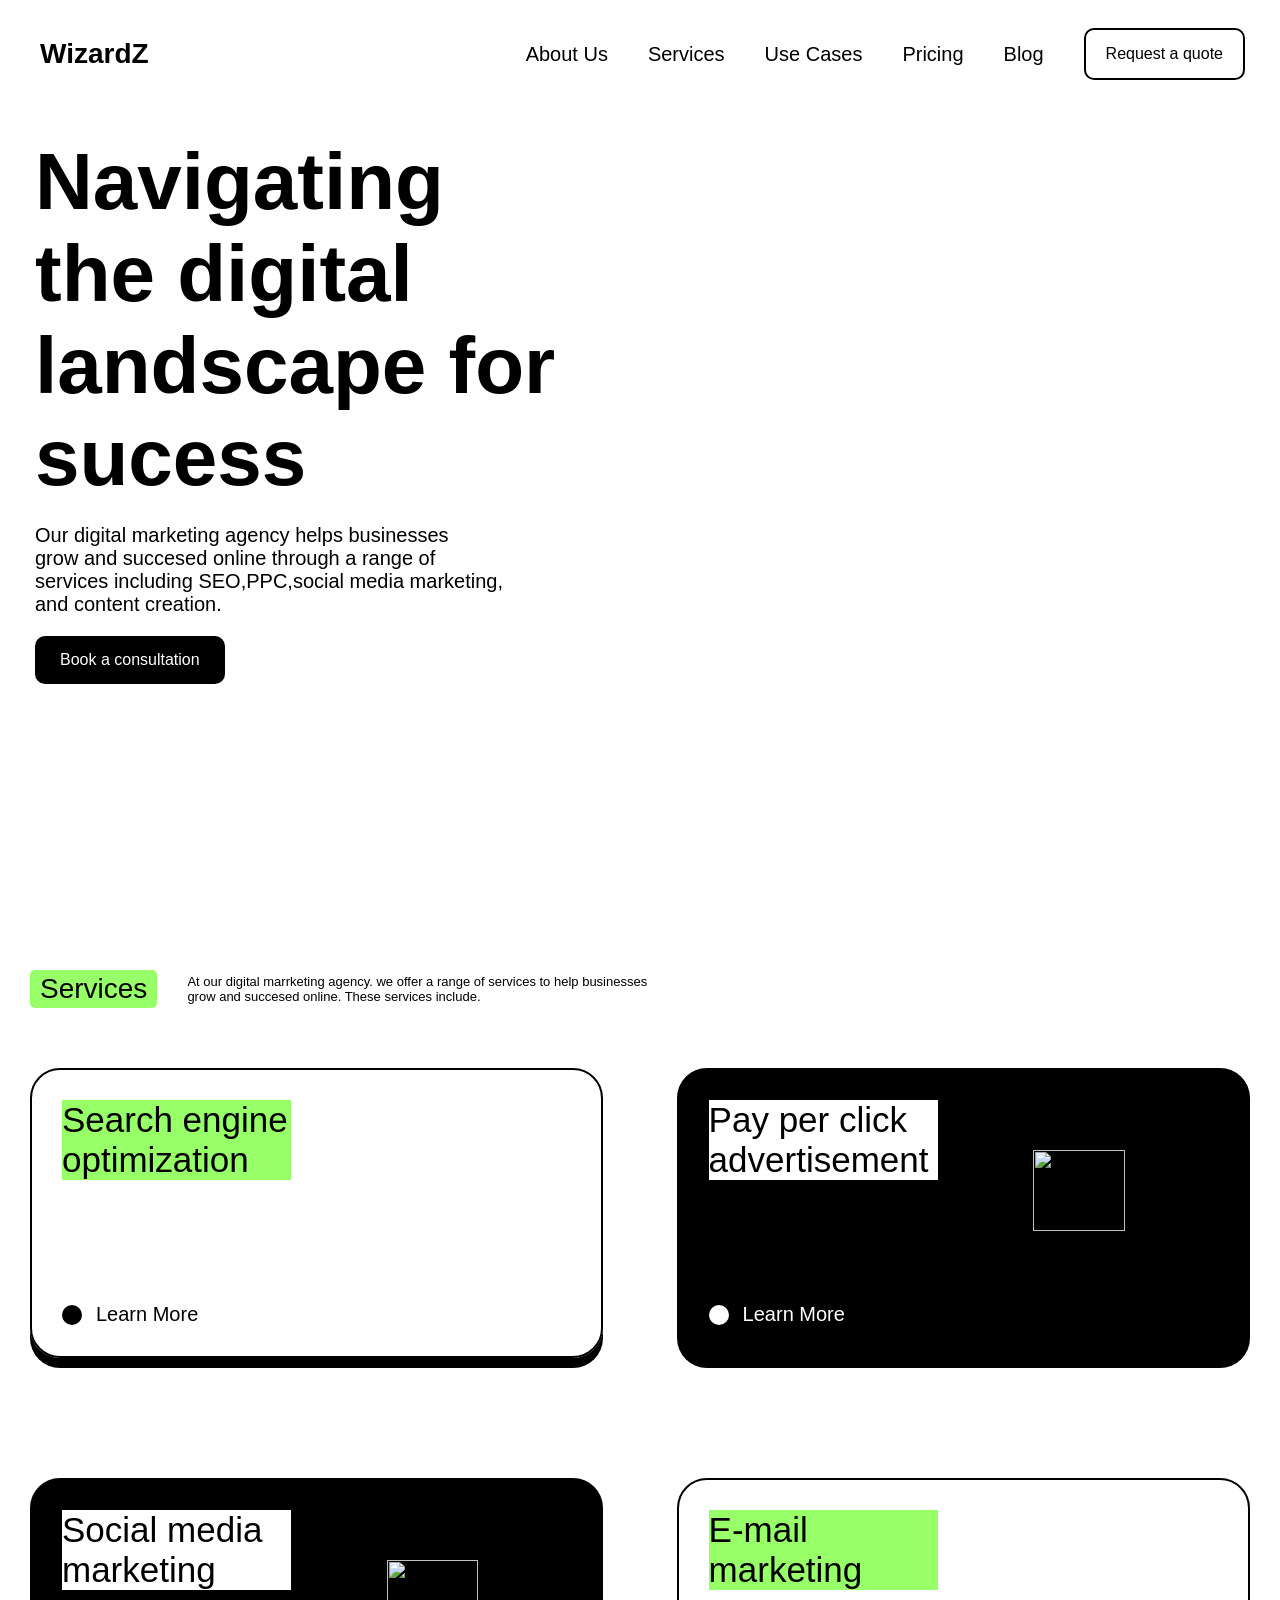
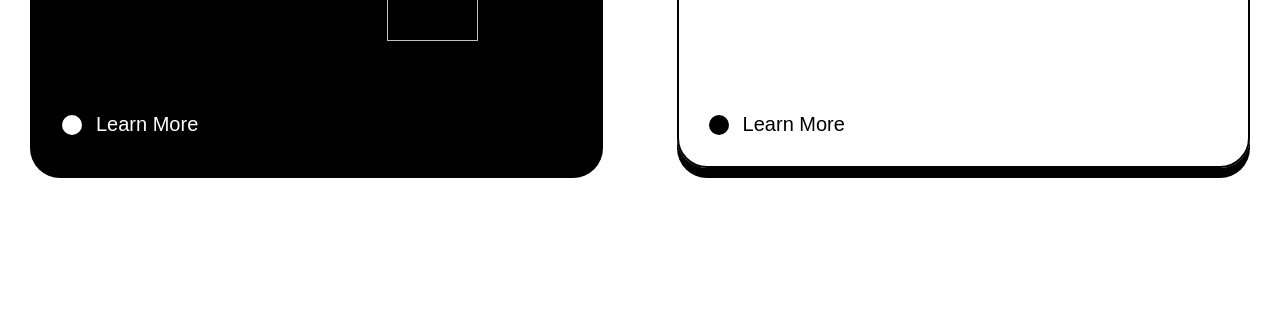
==== Project 1/index.html @ 1f96daa6 "Structure Completed" ====
<!DOCTYPE html>
<html lang="en">
  <head>
    <meta charset="UTF-8" />
    <meta name="viewport" content="width=device-width, initial-scale=1.0" />
    <title>Document</title>
    <link
      href="https://cdn.jsdelivr.net/npm/remixicon@4.7.0/fonts/remixicon.css"
      rel="stylesheet"
    />
    <link rel="stylesheet" href="style.css" />
  </head>
  <body>
    <section class="section1">
      <nav>
        <h1><i class="ri-shining-2-fill"></i>WizardZ</h1>
        <div class="part2">
          <h4>About Us</h4>
          <h4>Services</h4>
          <h4>Use Cases</h4>
          <h4>Pricing</h4>
          <h4>Blog</h4>
          <button>Request a quote</button>
        </div>
      </nav>

      <div class="center">
        <div class="center-part1">
          <h1>Navigating the digital landscape for sucess</h1>
          <p>
            Our digital marketing agency helps businesses <br />
            grow and succesed online through a range of <br />
            services including SEO,PPC,social media marketing, <br />
            and content creation.
          </p>
          <button>Book a consultation</button>
        </div>
        <div class="center-part2">
          <img
            src="https://img.freepik.com/premium-vector/marketing-illustration_878233-772.jpg?w=1480"
            alt=""
          />
        </div>
      </div>

      <div class="section1bottom">
        <img
          src="https://imgs.search.brave.com/4nh84a8hUi4zDHuP2OUwDFvxLtvtGexLS5_hqUNtQ3I/rs:fit:860:0:0:0/g:ce/aHR0cHM6Ly9jZG4u/ZnJlZWJpZXN1cHBs/eS5jb20vaW1hZ2Vz/L2xhcmdlLzJ4L2Ft/YXpvbi1sb2dvLXRy/YW5zcGFyZW50LnBu/Zw"
          alt=""
        />
        <img
          src="https://imgs.search.brave.com/7g2W12L-QGtrMhCoN6Kc4v49iTnX2VEmnbCiJxn_27k/rs:fit:860:0:0:0/g:ce/aHR0cHM6Ly93d3cu/ZnJlZXBuZ2xvZ29z/LmNvbS91cGxvYWRz/L2xvZ28tcGludGVy/ZXN0LXRleHQtcG5n/LTMyLnBuZw"
          alt=""
        />
        <img
          src="https://imgs.search.brave.com/yfBmdn0DyoJv44KYch5AXOsOuxPxISlKZeihhBOTXog/rs:fit:860:0:0:0/g:ce/aHR0cHM6Ly9hc3Nl/dHMuc3RpY2twbmcu/Y29tL2ltYWdlcy81/ODQyYTYyOWE2NTE1/YjFlMGFkNzVhZmEu/cG5n"
          alt=""
        />
        <img
          src="https://imgs.search.brave.com/FPk5LOhqwpRMYrbuIwoH73DnCI2_SyvPKRNNkj3tqAk/rs:fit:860:0:0:0/g:ce/aHR0cHM6Ly9sb2dv/ZG93bmxvYWQub3Jn/L3dwLWNvbnRlbnQv/dXBsb2Fkcy8yMDIw/LzA5L3RpbmRlci1s/b2dvLnBuZw"
          alt=""
        />
        <img
          src="https://imgs.search.brave.com/vmEOMLNOASqxrWIJTWtEXzqMH-_Et7fpbsTJgdHgCQw/rs:fit:860:0:0:0/g:ce/aHR0cHM6Ly9jZG4u/ZnJlZWJpZXN1cHBs/eS5jb20vbG9nb3Mv/bGFyZ2UvMngvbmV0/ZmxpeC0yLWxvZ28t/cG5nLXRyYW5zcGFy/ZW50LnBuZw"
          alt=""
        />
        <img
          src="https://imgs.search.brave.com/1cKTQZO35Plve-FqEEAqdcJAaIgI-pvjnTJi384O8l4/rs:fit:860:0:0:0/g:ce/aHR0cHM6Ly93d3cu/cG5nYXJ0cy5jb20v/ZmlsZXMvNy9ab29t/LUxvZ28tUE5HLVRy/YW5zcGFyZW50LUlt/YWdlLnBuZw"
          alt=""
        />
      </div>
    </section>
    <section class="section2">
      <div class="services">
        <h3>Services</h3>
        <p>
          At our digital marrketing agency. we offer a range of services to help
          businesses grow and succesed online. These services include.
        </p>
      </div>
      <div class="container">
        <div class="elem line1 left">
          <div class="elem-part1">
            <h2>Search engine optimization</h2>
            <h4><i class="ri-arrow-right-up-line"></i>Learn More</h4>
          </div>
          <div class="elem-part2">
            <img
              src="https://cdni.iconscout.com/illustration/premium/thumb/internet-search-illustration-download-in-svg-png-gif-file-formats--find-explore-magnifying-glass-tokyo-pack-seo-web-illustrations-2006567.png"
              alt=""
            />
          </div>
        </div>
        <div class="elem black line1 right">
          <div class="elem-part1">
            <h2>Pay per click advertisement</h2>
            <h4><i class="ri-arrow-right-up-line"></i>Learn More</h4>
          </div>
          <div class="elem-part2">
            <img
              src="https://printify.com/wp-content/uploads/2024/08/Integrations-Choose.svg"
              alt=""
            />
          </div>
        </div>
        <div class="elem black line2 left">
          <div class="elem-part1">
            <h2>Social media marketing</h2>
            <h4><i class="ri-arrow-right-up-line"></i>Learn More</h4>
          </div>
          <div class="elem-part2">
            <img
              src="https://miro.medium.com/v2/resize:fill:320:214/1*iCvBB2OrDbtKRbnjhwVOuQ.png"
              alt=""
            />
          </div>
        </div>
        <div class="elem line2 right">
          <div class="elem-part1">
            <h2>E-mail marketing</h2>
            <h4><i class="ri-arrow-right-up-line"></i>Learn More</h4>
          </div>
          <div class="elem-part2">
            <img
              src="https://cdn.prod.website-files.com/641e13d1f088cb33b49a8c6e/641e13d1f088cbb7429a8ccb_Contact.svg"
              alt=""
            />
          </div>
        </div>
      </div>
    </section>

    <script src="script.js"></script>
  </body>
</html>
---- Project 1/style.css ----
* {
  margin: 0;
  padding: 0;
  box-sizing: border-box;
  font-family: sans-serif;
}

html,
body {
  height: 100%;
  width: 100%;
}

section {
  height: 100%;
  width: 100%;
  position: relative;
}
nav {
  display: flex;
  align-items: center;
  justify-content: space-between;
  padding: 28px 35px;
}

.part2 {
  display: flex;
  align-items: center;
  justify-content: center;
  gap: 40px;
}

nav h1 {
  font-size: 28px;
  display: flex;
  align-items: center;
}
nav h1 i {
  rotate: 45deg;
  display: inline-block;
  margin-right: 5px;
  font-size: 38px;
}
nav h4 {
  font-size: 20px;
  font-weight: 500;
}

nav button {
  padding: 15px 20px;
  font-size: 16px;
  border-radius: 10px;
  border: 2px solid black;
  background-color: white;
}

.center {
  height: 80%;
  width: 100%;
  display: flex;
  padding: 28px 35px;
}

.center-part1 {
  height: 100%;
  width: 45%;
}

.center-part1 h1 {
  font-size: 80px;
}

.center-part1 p {
  font-size: 20px;
  padding: 20px 0;
}

.center-part1 button {
  padding: 15px 25px;
  border-radius: 10px;
  font-size: 16px;
  background-color: black;
  color: white;
  border: none;
}

.center-part2 {
  height: 100%;
  width: 55%;
  position: relative;
}

.center-part2 img {
  height: 100%;
  position: absolute;
  right: 5%;
}

.section1bottom {
  display: flex;
  align-items: center;
  justify-content: space-between;
  padding: 20px 30px;
}

.section1bottom img {
  height: 40px;
}

.section2 .services {
  padding: 20px 30px;
  display: flex;
  align-items: center;
  justify-content: flex-start;
  gap: 30px;
  margin-top: 50px;
}

.services h3 {
  background-color: #97ff67;
  font-weight: 500;
  padding: 3px 10px 3px 10px;
  border-radius: 5px;
  font-size: 28px;
}

.services p {
  width: 40%;
  font-size: 13px;
  font-weight: 500;
}

.container {
  height: 100%;
  width: 100%;
  padding: 40px 30px;
  display: flex;
  justify-content: space-between;
  flex-wrap: wrap;
}

.elem {
  flex-shrink: 0;
  height: 290px;
  width: 47%;
  padding: 30px;
  border: 2px solid black;
  border-radius: 30px;
  box-shadow: 0px 10px 0px black;
  display: flex;
  position: relative;
}

.elem-part1 {
  height: 100%;
  width: 50%;
  display: flex;
  align-items: flex-start;
  justify-content: space-between;
  flex-direction: column;
}

.elem-part2 {
  height: 100%;
  width: 50%;
}

.elem-part2 img {
  height: 100%;
}

.elem-part1 h2 {
  font-size: 35px;
  font-weight: 500;
  width: 90%;
  background-color: #97ff67;
}

.elem-part1 h4 {
  display: flex;
  align-items: center;
  font-size: 20px;
  font-weight: 500;
  gap: 14px;
}

.elem-part1 h4 i {
  background-color: black;
  color: white;
  border-radius: 50%;
  padding: 10px;
  font-weight: 900;
}

.black {
  background-color: black;
}

.black h2 {
  background-color: white;
  color: black;
}
.black h4 {
  color: white;
}
.black h4 i {
  background-color: white;
  color: black;
}

.black img {
  height: 60%;
  width: 60%;
  object-fit: cover;

  margin-left: 70px;
  margin-top: 50px;
}

.line2 img {
  height: 60%;
  object-fit: cover;
  margin-top: 50px;
}
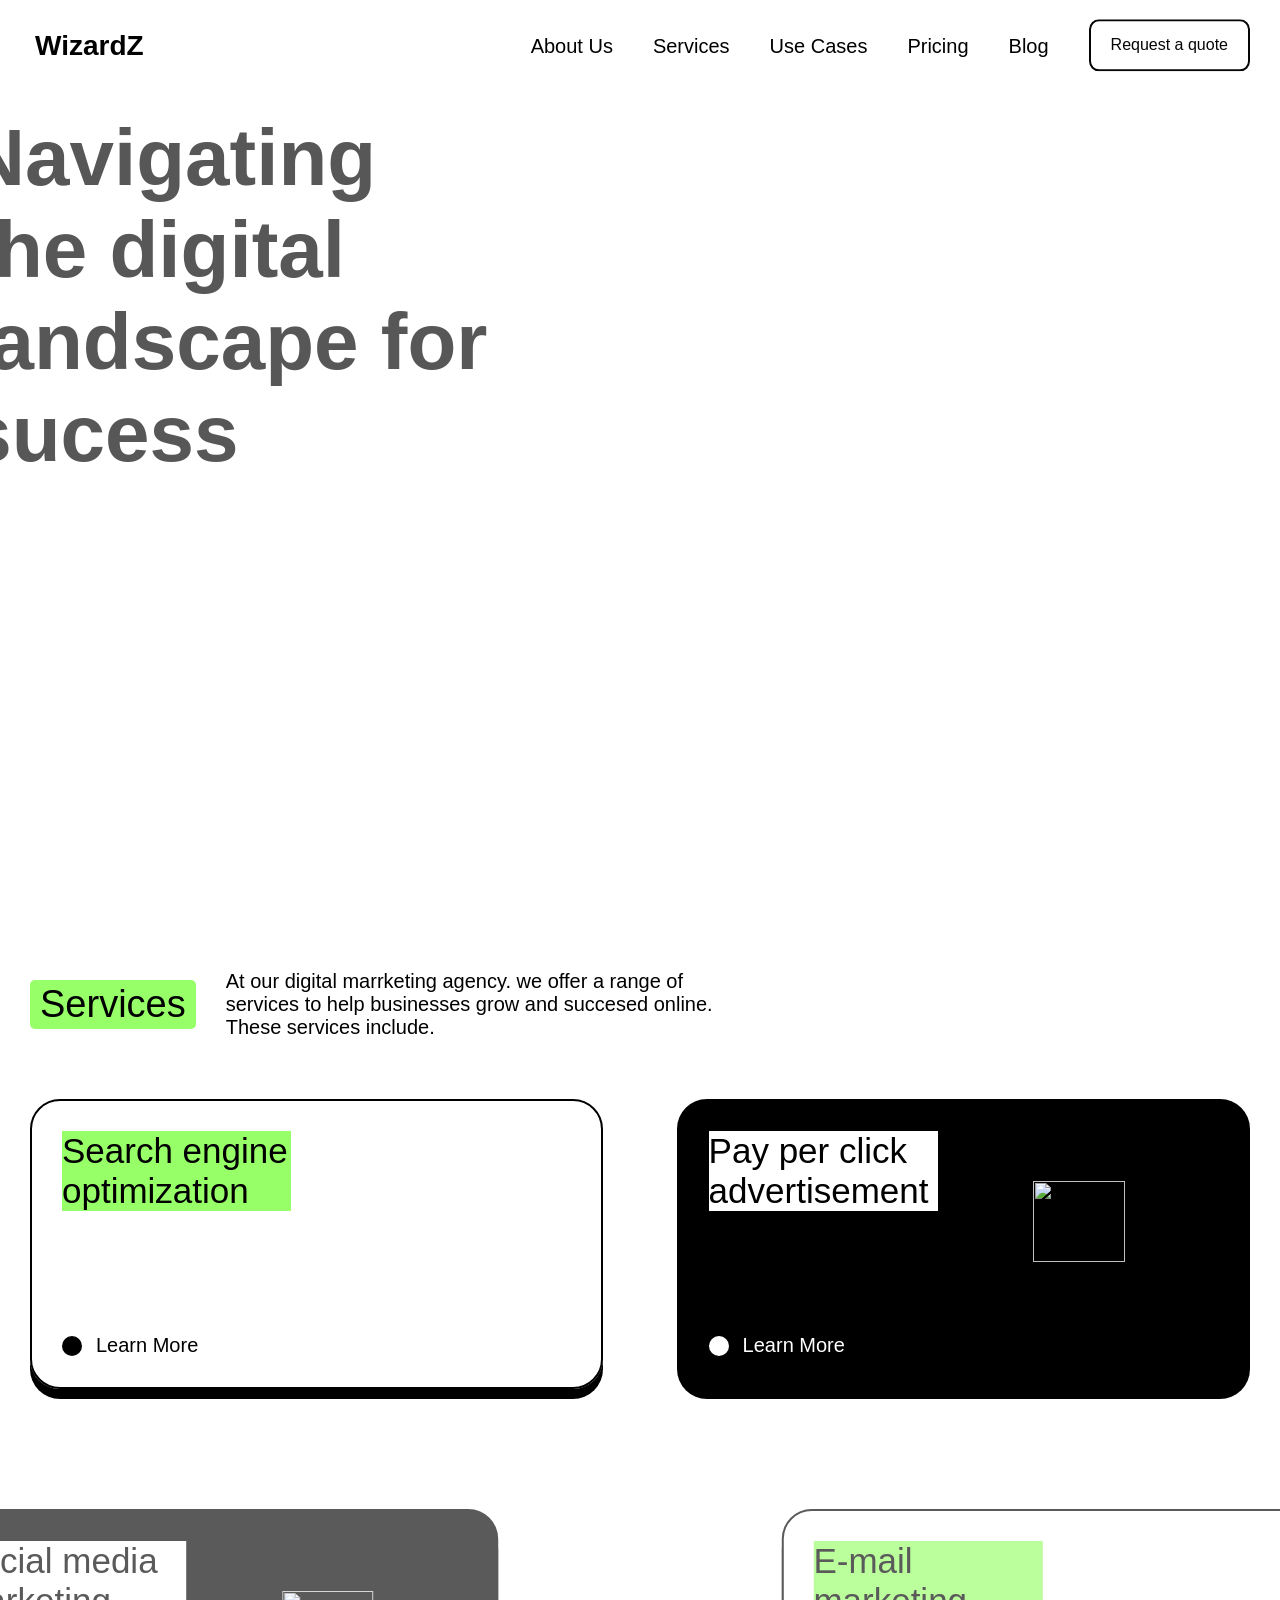
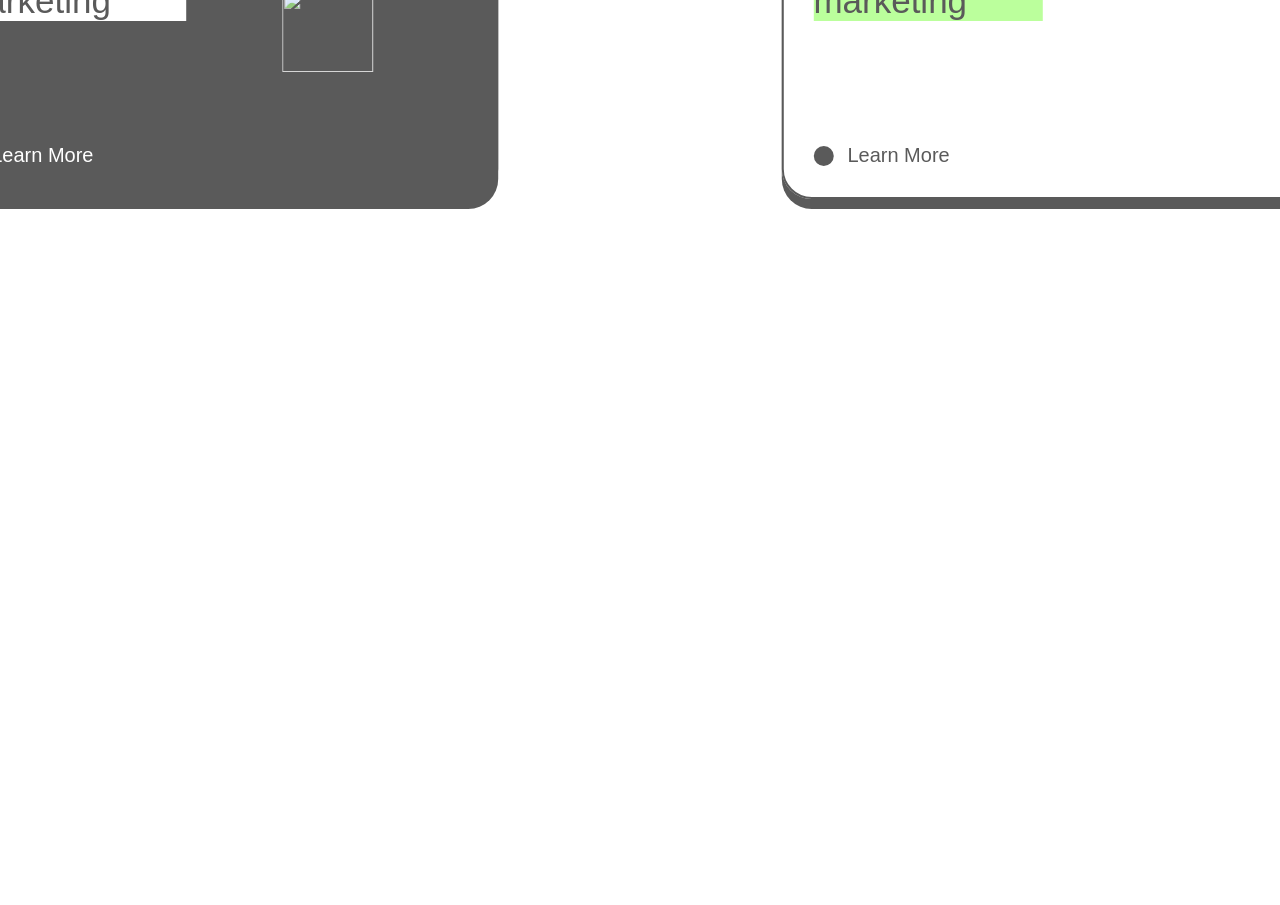
==== commit fb320879: "Animation Completed" ====
--- a/Project 1/index.html
+++ b/Project 1/index.html
@@ -130,6 +130,41 @@
       </div>
     </section>
 
+    <section class="section3">
+      <div class="textContainer">
+        <h3>Let's make things happens</h3>
+        <p>
+          Contact us today to learn more about how our digital marketing
+          services can help your business grow and succeed online.
+        </p>
+
+        <button>Get your free proposal</button>
+      </div>
+      <img src="https://neodrafts.com/_astro/61.B-jr7eRP_1xlOta.svg" alt="" />
+    </section>
+
+    <section class="section4">
+      <div class="services">
+        <h3>Case Study</h3>
+        <p>
+          Explore Real-Life Example of Our Proven Digital Marketing Success
+          through Our Case Studies.
+        </p>
+      </div>
+    </section>
+
+    <script
+      src="https://cdnjs.cloudflare.com/ajax/libs/gsap/3.13.0/gsap.min.js"
+      integrity="sha512-NcZdtrT77bJr4STcmsGAESr06BYGE8woZdSdEgqnpyqac7sugNO+Tr4bGwGF3MsnEkGKhU2KL2xh6Ec+BqsaHA=="
+      crossorigin="anonymous"
+      referrerpolicy="no-referrer"
+    ></script>
+    <script
+      src="https://cdnjs.cloudflare.com/ajax/libs/gsap/3.13.0/ScrollTrigger.min.js"
+      integrity="sha512-P2IDYZfqSwjcSjX0BKeNhwRUH8zRPGlgcWl5n6gBLzdi4Y5/0O4zaXrtO4K9TZK6Hn1BenYpKowuCavNandERg=="
+      crossorigin="anonymous"
+      referrerpolicy="no-referrer"
+    ></script>
     <script src="script.js"></script>
   </body>
 </html>
--- a/Project 1/style.css
+++ b/Project 1/style.css
@@ -11,6 +11,10 @@
   width: 100%;
 }
 
+body {
+  overflow-x: hidden;
+}
+
 section {
   height: 100%;
   width: 100%;
@@ -20,7 +24,7 @@
   display: flex;
   align-items: center;
   justify-content: space-between;
-  padding: 28px 35px;
+  padding: 20px 30px;
 }
 
 .part2 {
@@ -58,7 +62,7 @@
   height: 80%;
   width: 100%;
   display: flex;
-  padding: 28px 35px;
+  padding: 20px 35px;
 }
 
 .center-part1 {
@@ -100,7 +104,7 @@
   display: flex;
   align-items: center;
   justify-content: space-between;
-  padding: 20px 30px;
+  padding: 0 30px;
 }
 
 .section1bottom img {
@@ -121,12 +125,12 @@
   font-weight: 500;
   padding: 3px 10px 3px 10px;
   border-radius: 5px;
-  font-size: 28px;
+  font-size: 35px;
 }
 
 .services p {
   width: 40%;
-  font-size: 13px;
+  font-size: 18px;
   font-weight: 500;
 }
 
@@ -222,3 +226,71 @@
   object-fit: cover;
   margin-top: 50px;
 }
+
+.section3 {
+  background-color: rgb(222, 219, 219);
+  border-radius: 20px;
+  height: 35%;
+  width: 96%;
+  display: flex;
+  justify-content: space-between;
+  padding: 50px 45px;
+  margin: 80px 25px;
+}
+
+.section3 .textContainer {
+  width: 60%;
+  display: flex;
+  flex-direction: column;
+  justify-content: center;
+  gap: 20px;
+}
+.section3 h3 {
+  font-size: 35px;
+}
+
+.section3 p {
+  font-size: 18px;
+}
+
+.section3 button {
+  padding: 15px 25px;
+  border-radius: 10px;
+  font-size: 16px;
+  background-color: black;
+  color: white;
+  border: none;
+  width: fit-content;
+}
+
+.section3 img {
+  height: 200px;
+  margin-right: 80px;
+}
+
+.section4{
+  height: 20%;
+}
+.section4 .services {
+  padding: 20px 30px;
+  display: flex;
+  align-items: center;
+  justify-content: flex-start;
+  gap: 30px;
+  margin-top: 50px;
+}
+
+.services h3 {
+  background-color: #97ff67;
+  font-weight: 500;
+  padding: 3px 10px 3px 10px;
+  border-radius: 5px;
+  font-size: 38px;
+}
+
+.services p {
+  width: 40%;
+  font-size: 20px;
+  font-weight: 500;
+}
+
